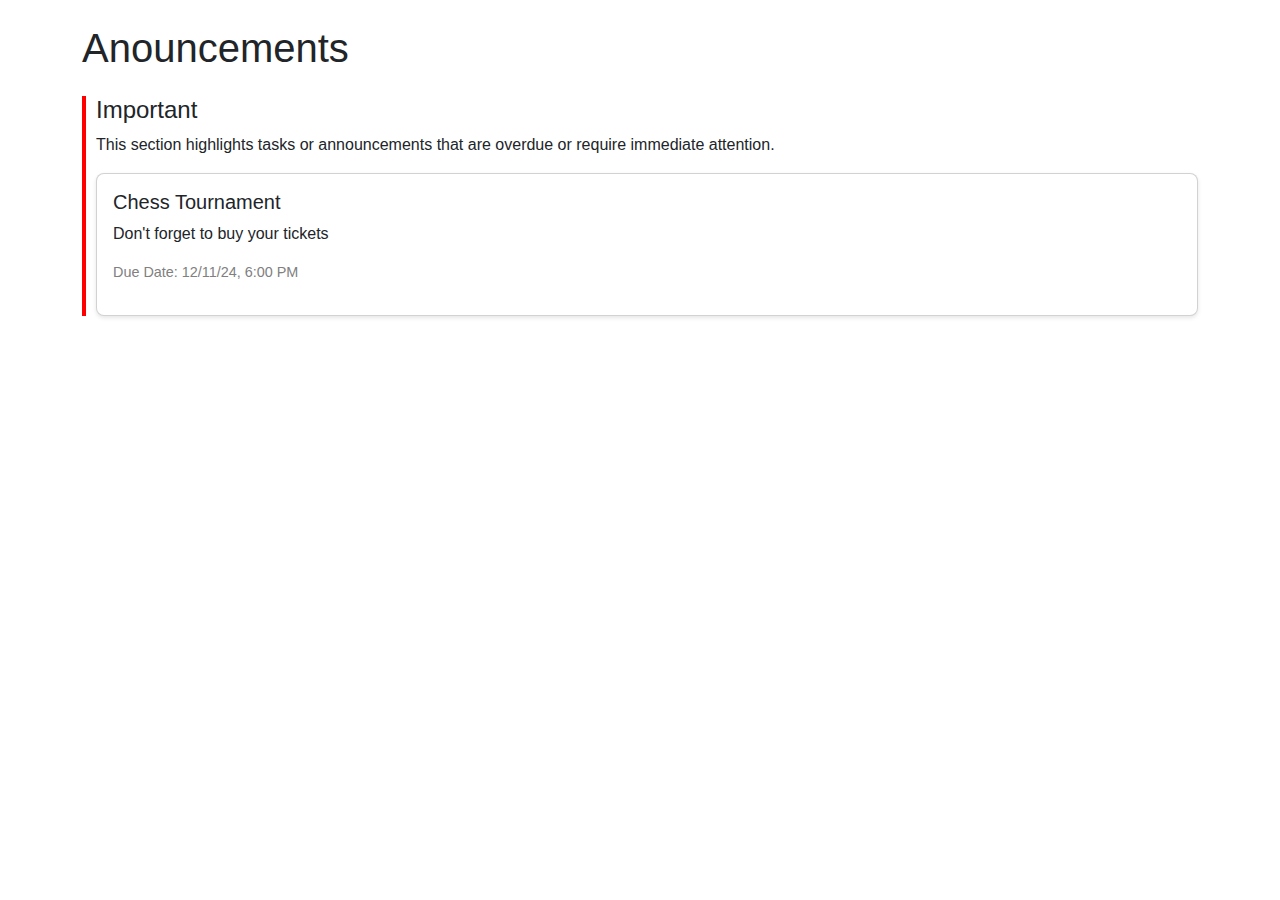
==== anouncements.html @ 15136499 "Initial commit" ====
<!doctype html>
<html lang="en">
  <head>
    <meta charset="utf-8">
    <meta name="viewport" content="width=device-width, initial-scale=1">
    <title>Bootstrap demo</title>
    <link href="https://cdn.jsdelivr.net/npm/bootstrap@5.3.3/dist/css/bootstrap.min.css" rel="stylesheet" integrity="sha384-QWTKZyjpPEjISv5WaRU9OFeRpok6YctnYmDr5pNlyT2bRjXh0JMhjY6hW+ALEwIH" crossorigin="anonymous">
    <link rel="stylesheet" href="CSS/styles.css">
  </head>
  <body>
     <div class="container my-4">
        <h1 class="mb-4">Anouncements</h1>

        <!-- Important Section -->
        <div class="important">
            <h4>Important</h4>
            <p class="section-purpose">This section highlights tasks or announcements that are overdue or require immediate attention.</p>
            <a href="#" class="card-link">
                <div class="card mb-2">
                    <div class="card-body">
                        <h5 class="card-title" > Chess Tournament </h5>
                        <p class="card-text"> Don't forget to buy your tickets</p>
                        <p class="timestamp">Due Date: 12/11/24, 6:00 PM</p>
                    </div>
                </div>
            </a>
        </div>
        

    <script src="https://cdn.jsdelivr.net/npm/bootstrap@5.3.3/dist/js/bootstrap.bundle.min.js" integrity="sha384-YvpcrYf0tY3lHB60NNkmXc5s9fDVZLESaAA55NDzOxhy9GkcIdslK1eN7N6jIeHz" crossorigin="anonymous"></script>
  </body>
</html>
---- CSS/styles.css ----
/* 
* 
* 
* 
*/

:root{
    --color1: 000;
    --color2: 001;
}


*{

}

/*styles sheet for anouncements*/

/* General Styles */
body {
    font-family: Arial, sans-serif;
}

/* Important Section */
.important {
    border-left: 4px solid red;
    padding-left: 10px;
    margin-bottom: 1rem;
}

/* Upcoming Section */
.upcoming {
    border-left: 4px solid gray;
    padding-left: 10px;
    margin-bottom: 1rem;
}


/* Timestamp Style */
.timestamp {
    font-size: 0.9rem;
    color: gray;
}

/* Card Link */
.card-link {
    text-decoration: none;
    color: inherit;
}

/* Card Customization */
.card {
    border-radius: 8px;
    box-shadow: 0px 2px 4px rgba(0, 0, 0, 0.1);
    transition: transform 0.3s ease, box-shadow 0.3s ease;
}

.card:hover {
    transform: translateY(-5px);
    box-shadow: 0px 4px 8px rgba(0, 0, 0, 0.2);
}
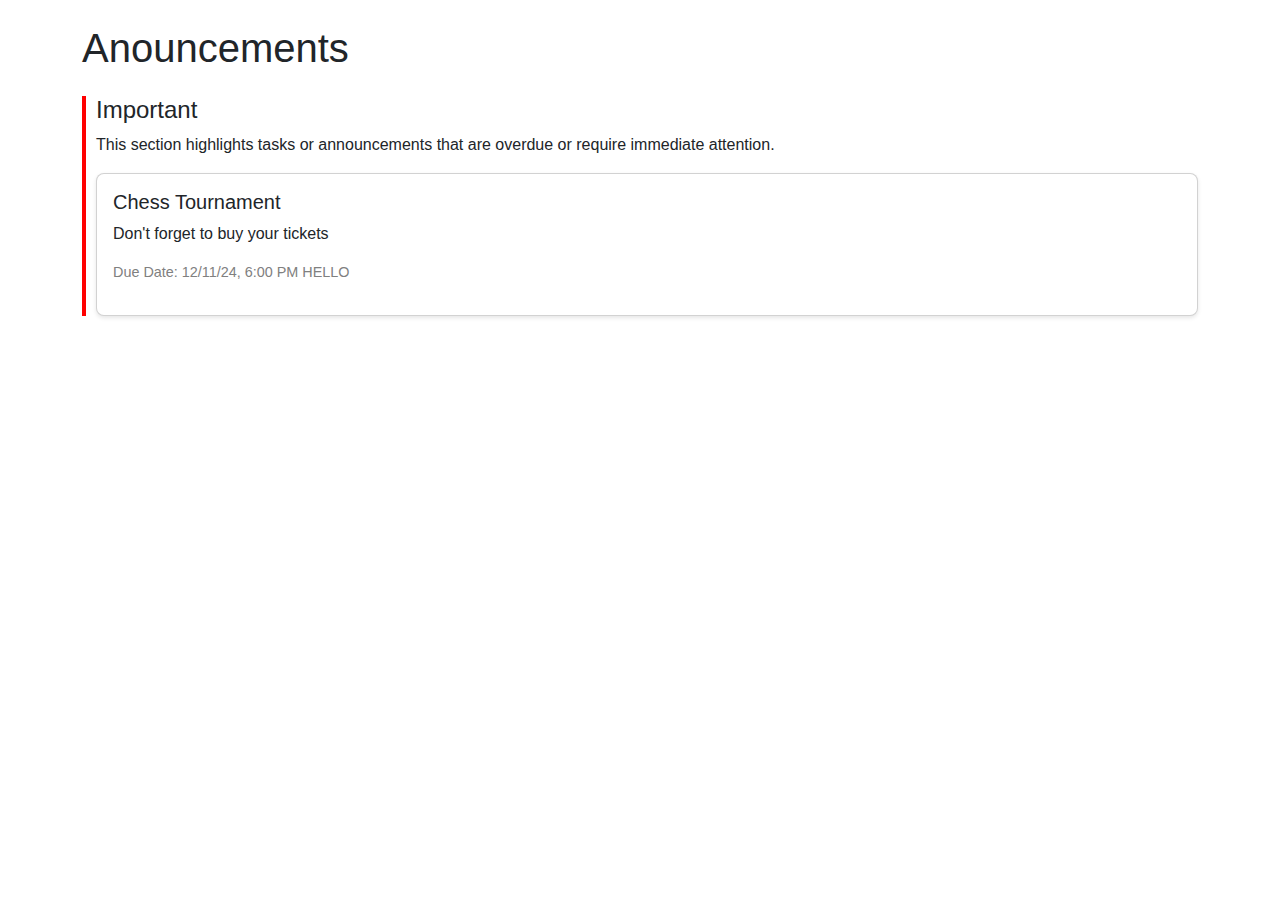
==== commit 3e880e65: "Update anouncements.html" ====
--- a/anouncements.html
+++ b/anouncements.html
@@ -20,7 +20,7 @@
                     <div class="card-body">
                         <h5 class="card-title" > Chess Tournament </h5>
                         <p class="card-text"> Don't forget to buy your tickets</p>
-                        <p class="timestamp">Due Date: 12/11/24, 6:00 PM</p>
+                        <p class="timestamp">Due Date: 12/11/24, 6:00 PM HELLO</p>
                     </div>
                 </div>
             </a>
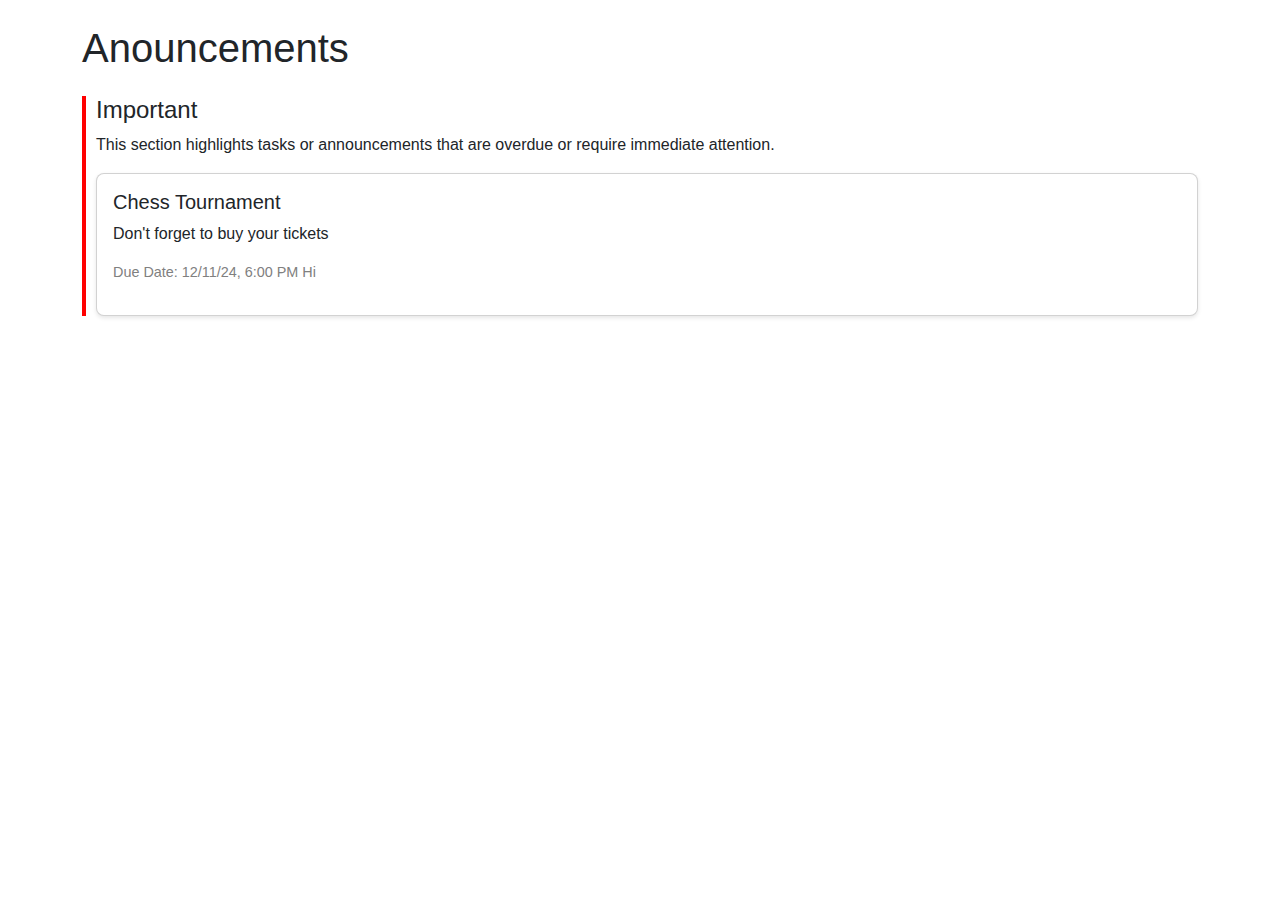
==== commit 5d50313e: "Update anouncements.html" ====
--- a/anouncements.html
+++ b/anouncements.html
@@ -20,7 +20,7 @@
                     <div class="card-body">
                         <h5 class="card-title" > Chess Tournament </h5>
                         <p class="card-text"> Don't forget to buy your tickets</p>
-                        <p class="timestamp">Due Date: 12/11/24, 6:00 PM HELLO</p>
+                        <p class="timestamp">Due Date: 12/11/24, 6:00 PM Hi</p>
                     </div>
                 </div>
             </a>
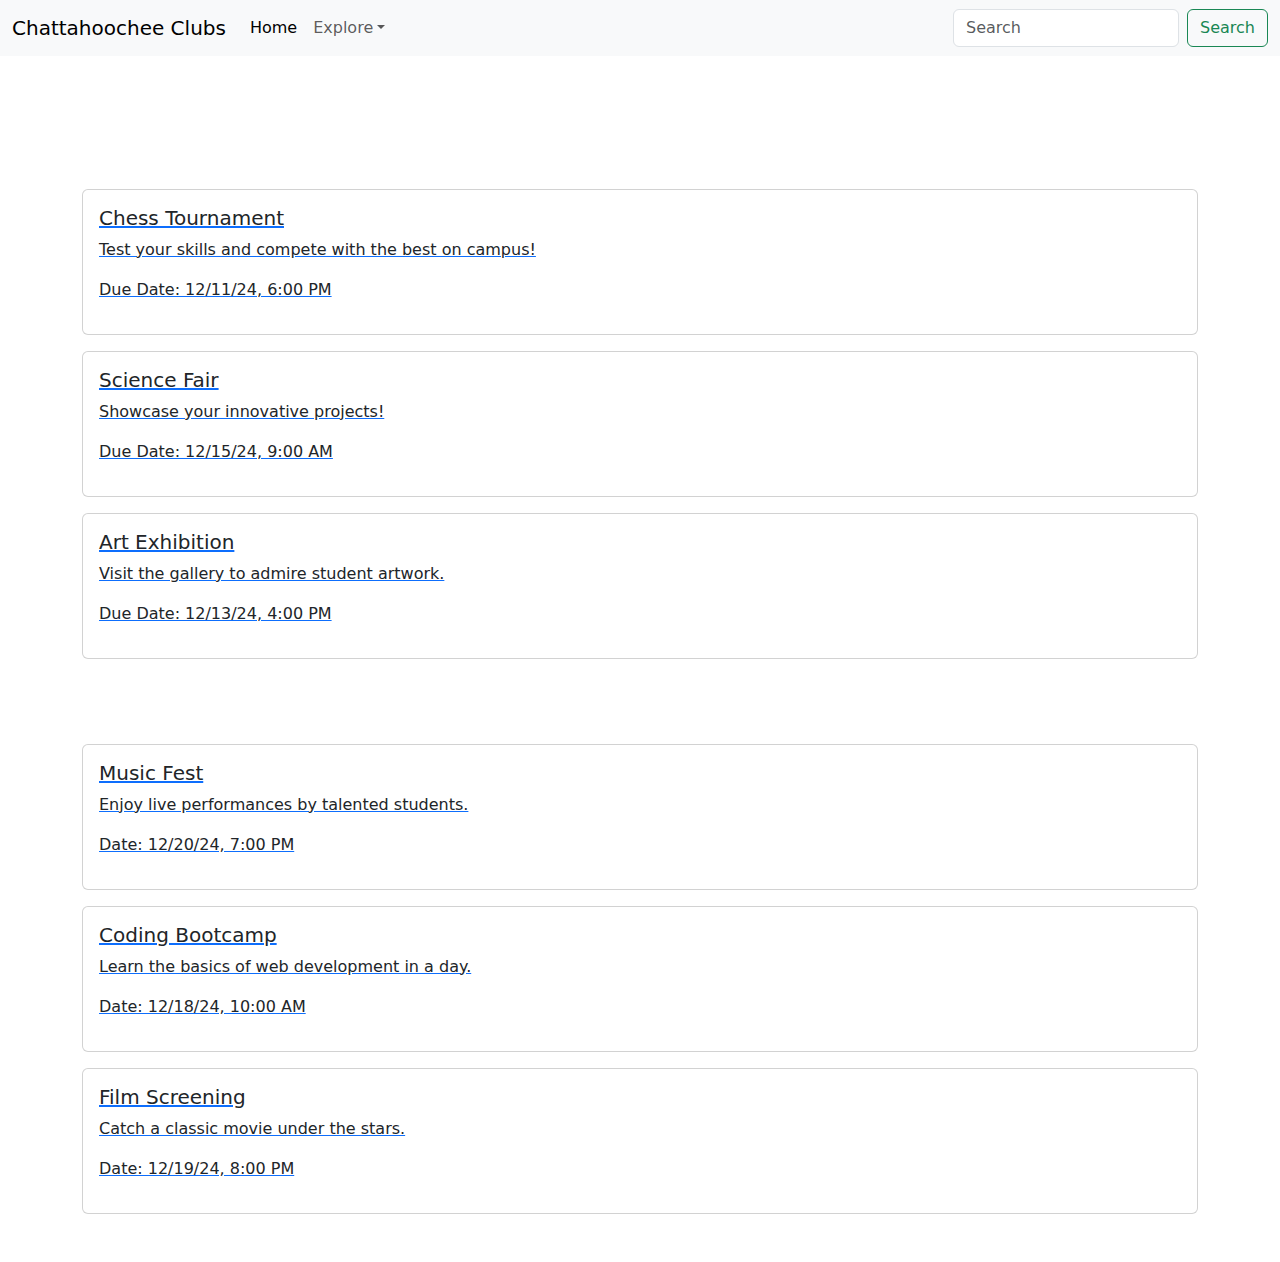
==== commit be2091fe: "I finish the Announcements page" ====
--- a/anouncements.html
+++ b/anouncements.html
@@ -1,32 +1,124 @@
-<!doctype html>
+    <!-- Abiud Emanuel Ramos Ruiz: 12/06/2024 -->
+
+<!DOCTYPE html>
 <html lang="en">
-  <head>
-    <meta charset="utf-8">
-    <meta name="viewport" content="width=device-width, initial-scale=1">
-    <title>Bootstrap demo</title>
+<head>
+    <meta charset="UTF-8">
+    <meta name="viewport" content="width=device-width, initial-scale=1.0">
+    <title>Announcements</title>
+    
+    <!-- Bootstrap CSS -->
     <link href="https://cdn.jsdelivr.net/npm/bootstrap@5.3.3/dist/css/bootstrap.min.css" rel="stylesheet" integrity="sha384-QWTKZyjpPEjISv5WaRU9OFeRpok6YctnYmDr5pNlyT2bRjXh0JMhjY6hW+ALEwIH" crossorigin="anonymous">
-    <link rel="stylesheet" href="CSS/styles.css">
-  </head>
-  <body>
-     <div class="container my-4">
-        <h1 class="mb-4">Anouncements</h1>
+
+    <!-- Our CSS -->
+    <link rel="stylesheet" href="styles.css">
+</head>
+<body>
+    <!--Navbar Header-->
+    <nav class="navbar navbar-expand-lg bg-body-tertiary">
+        <div class="container-fluid">
+        <a class="navbar-brand" href="index.html">Chattahoochee Clubs</a>
+        <button class="navbar-toggler" type="button" data-bs-toggle="collapse" data-bs-target="#navbarSupportedContent" aria-controls="navbarSupportedContent" aria-expanded="false" aria-label="Toggle navigation">
+            <span class="navbar-toggler-icon"></span>
+        </button>
+        <div class="collapse navbar-collapse" id="navbarSupportedContent">
+            <ul class="navbar-nav me-auto mb-2 mb-lg-0">
+            <li class="nav-item">
+                <a class="nav-link active" aria-current="page" href="index.html">Home</a>
+            </li>
+            <li class="nav-item dropdown">
+                <a class="nav-link dropdown-toggle" href="#" role="button" data-bs-toggle="dropdown" aria-expanded="false">Explore</a>
+                <ul class="dropdown-menu">
+                <li><a class="dropdown-item" href="#">Clubs</a></li>
+                <li><a class="dropdown-item" href="anouncements.html">Announcements</a></li>
+                </ul>
+            </li>
+            </ul>
+            <form class="d-flex" role="search">
+            <input class="form-control me-2" type="search" placeholder="Search" aria-label="Search">
+            <button class="btn btn-outline-success" type="submit">Search</button>
+            </form>
+        </div>
+        </div>
+    </nav>
+    <!--End of Nav Header-->
+
+        <!-- Start of the Anouncements Section -->
+
+    <div class="container my-4">
+        <h2 class="text-left text-white display-6 fw-bold text-shadow mb-4">Announcements</h2>
 
         <!-- Important Section -->
-        <div class="important">
-            <h4>Important</h4>
-            <p class="section-purpose">This section highlights tasks or announcements that are overdue or require immediate attention.</p>
+        <div class="important mb-5">
+            <h4 class="text-white">Important</h4>
             <a href="#" class="card-link">
-                <div class="card mb-2">
+                <div class="card mb-3">
                     <div class="card-body">
-                        <h5 class="card-title" > Chess Tournament </h5>
-                        <p class="card-text"> Don't forget to buy your tickets</p>
-                        <p class="timestamp">Due Date: 12/11/24, 6:00 PM Hi</p>
+                        <h5 class="card-title">Chess Tournament</h5>
+                        <p class="card-text">Test your skills and compete with the best on campus!</p>
+                        <p class="timestamp">Due Date: 12/11/24, 6:00 PM</p>
+                    </div>
+                </div>
+            </a>
+
+            <a href="#" class="card-link">
+                <div class="card mb-3">
+                    <div class="card-body">
+                        <h5 class="card-title">Science Fair</h5>
+                        <p class="card-text">Showcase your innovative projects!</p>
+                        <p class="timestamp">Due Date: 12/15/24, 9:00 AM</p>
+                    </div>
+                </div>
+            </a>
+
+            <a href="#" class="card-link">
+                <div class="card mb-3">
+                    <div class="card-body">
+                        <h5 class="card-title">Art Exhibition</h5>
+                        <p class="card-text">Visit the gallery to admire student artwork.</p>
+                        <p class="timestamp">Due Date: 12/13/24, 4:00 PM</p>
                     </div>
                 </div>
             </a>
         </div>
-        
 
+        <!-- Upcoming Section -->
+        <div class="upcoming mb-5">
+            <h4 class="text-white">Upcoming</h4>
+            <a href="#" class="card-link yellowhoover">
+                <div class="card mb-3">
+                    <div class="card-body">
+                        <h5 class="card-title">Music Fest</h5>
+                        <p class="card-text">Enjoy live performances by talented students.</p>
+                        <p class="timestamp">Date: 12/20/24, 7:00 PM</p>
+                    </div>
+                </div>
+            </a>
+
+            <a href="#" class="card-link ">
+                <div class="card mb-3">
+                    <div class="card-body">
+                        <h5 class="card-title">Coding Bootcamp</h5>
+                        <p class="card-text">Learn the basics of web development in a day.</p>
+                        <p class="timestamp">Date: 12/18/24, 10:00 AM</p>
+                    </div>
+                </div>
+            </a>
+
+            <a href="#" class="card-link">
+                <div class="card mb-3">
+                    <div class="card-body">
+                        <h5 class="card-title">Film Screening</h5>
+                        <p class="card-text">Catch a classic movie under the stars.</p>
+                        <p class="timestamp">Date: 12/19/24, 8:00 PM</p>
+                    </div>
+                </div>
+            </a>
+        </div>
+    </div>
+    <!-- End of the Anouncements Section -->
+    
+    <!-- Bootstrap JS -->
     <script src="https://cdn.jsdelivr.net/npm/bootstrap@5.3.3/dist/js/bootstrap.bundle.min.js" integrity="sha384-YvpcrYf0tY3lHB60NNkmXc5s9fDVZLESaAA55NDzOxhy9GkcIdslK1eN7N6jIeHz" crossorigin="anonymous"></script>
-  </body>
-</html>+</body>
+</html>
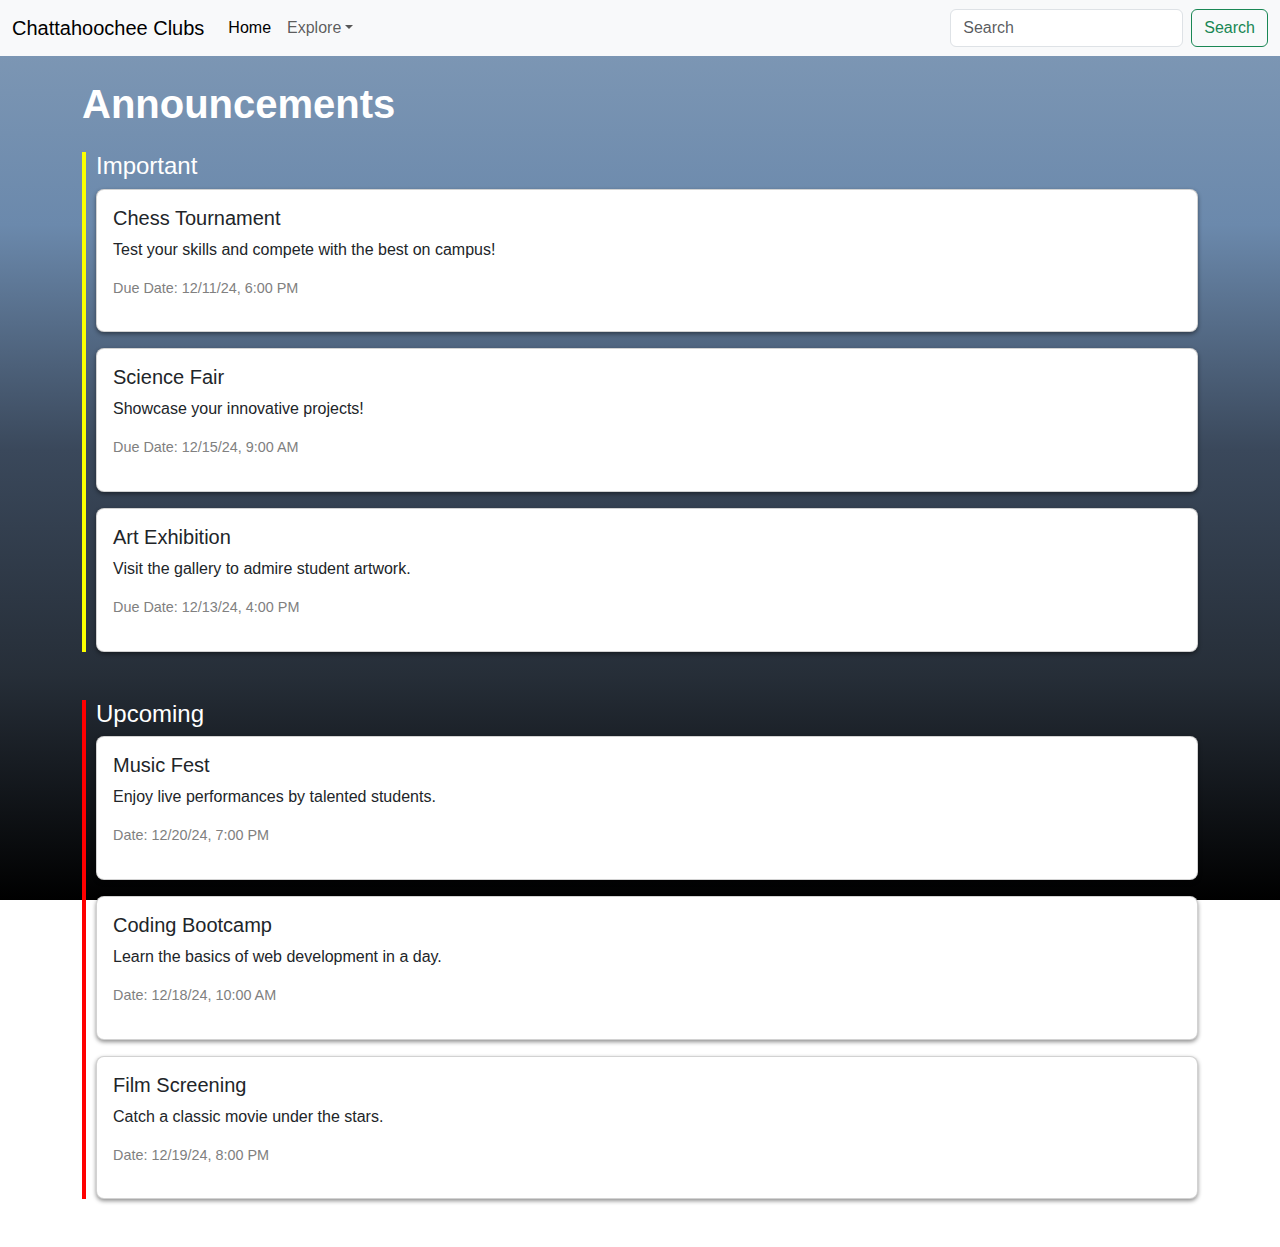
==== commit f739d5fb: "I got it" ====
--- a/anouncements.html
+++ b/anouncements.html
@@ -11,7 +11,7 @@
     <link href="https://cdn.jsdelivr.net/npm/bootstrap@5.3.3/dist/css/bootstrap.min.css" rel="stylesheet" integrity="sha384-QWTKZyjpPEjISv5WaRU9OFeRpok6YctnYmDr5pNlyT2bRjXh0JMhjY6hW+ALEwIH" crossorigin="anonymous">
 
     <!-- Our CSS -->
-    <link rel="stylesheet" href="styles.css">
+    <link rel="stylesheet" href="CSS/styles.css">
 </head>
 <body>
     <!--Navbar Header-->
--- a/CSS/styles.css
+++ b/CSS/styles.css
@@ -0,0 +1,88 @@
+/* 
+* 
+* 
+* 
+*/
+
+:root{
+    --color1: 000;
+    --color2: 001;
+}
+
+*{
+
+}
+
+/* Start of anouncement's style sheet */
+/* Abiud Emanuel Ramos Ruiz: 12/06/2024 */
+
+/* General Styles */
+body {
+    font-family: Arial, sans-serif;
+}
+
+/* Important Section */
+.important {
+    border-left: 4px solid rgb(251, 255, 0);
+    padding-left: 10px;
+    margin-bottom: 1rem;
+}
+
+/* Upcoming Section */
+.upcoming {
+    border-left: 4px solid rgb(255, 0, 0);
+    padding-left: 10px;
+    margin-bottom: 1rem;
+}
+
+/* Timestamp Style */
+.timestamp {
+    font-size: 0.9rem;
+    color: gray;
+}
+
+/* Card Link */
+.card-link {
+    text-decoration: none;
+    color: inherit;
+}
+
+/* Card Customization */
+.card {
+    border-radius: 8px;
+    box-shadow: 0px 2px 4px rgba(0, 0, 0, 0.445);
+    transition: transform 0.3s ease, box-shadow 0.3s ease;
+    position: relative;
+}
+
+/* Hover Effect */
+.card:hover {
+    transform: translateY(-5px);
+    box-shadow: 0px 4px 8px rgba(0, 0, 0, 0.534);
+}
+
+/* Hover Shadow with Border Color */
+.important .card:hover {
+    box-shadow: -8px 8px 20px rgba(251, 255, 0, 0.541);
+}
+
+.upcoming .card:hover {
+    box-shadow: -8px 8px 20px rgba(255, 0, 0, 0.541);
+}
+
+/* This is the background color of the page we are gonna talk about it later if we keep this. */
+
+body {
+    background: rgb(0,0,0);
+    background: -moz-linear-gradient(0deg, rgba(0,0,0,1) 0%, rgba(38,46,56,1) 25%, rgba(58,72,91,1) 50%, rgba(107,137,172,1) 75%, rgba(129,154,182,1) 100%);
+    background: -webkit-linear-gradient(0deg, rgba(0,0,0,1) 0%, rgba(38,46,56,1) 25%, rgba(58,72,91,1) 50%, rgba(107,137,172,1) 75%, rgba(129,154,182,1) 100%);
+    background: linear-gradient(0deg, rgba(0,0,0,1) 0%, rgba(38,46,56,1) 25%, rgba(58,72,91,1) 50%, rgba(107,137,172,1) 75%, rgba(129,154,182,1) 100%);
+    filter: progid:DXImageTransform.Microsoft.gradient(startColorstr="#000000",endColorstr="#819ab6",GradientType=1);
+    background-repeat: no-repeat;
+    height: 100%;
+    margin: 0%;
+    background-attachment: fixed;
+}
+/* End of the background color */
+
+/* End of anouncement's style sheet */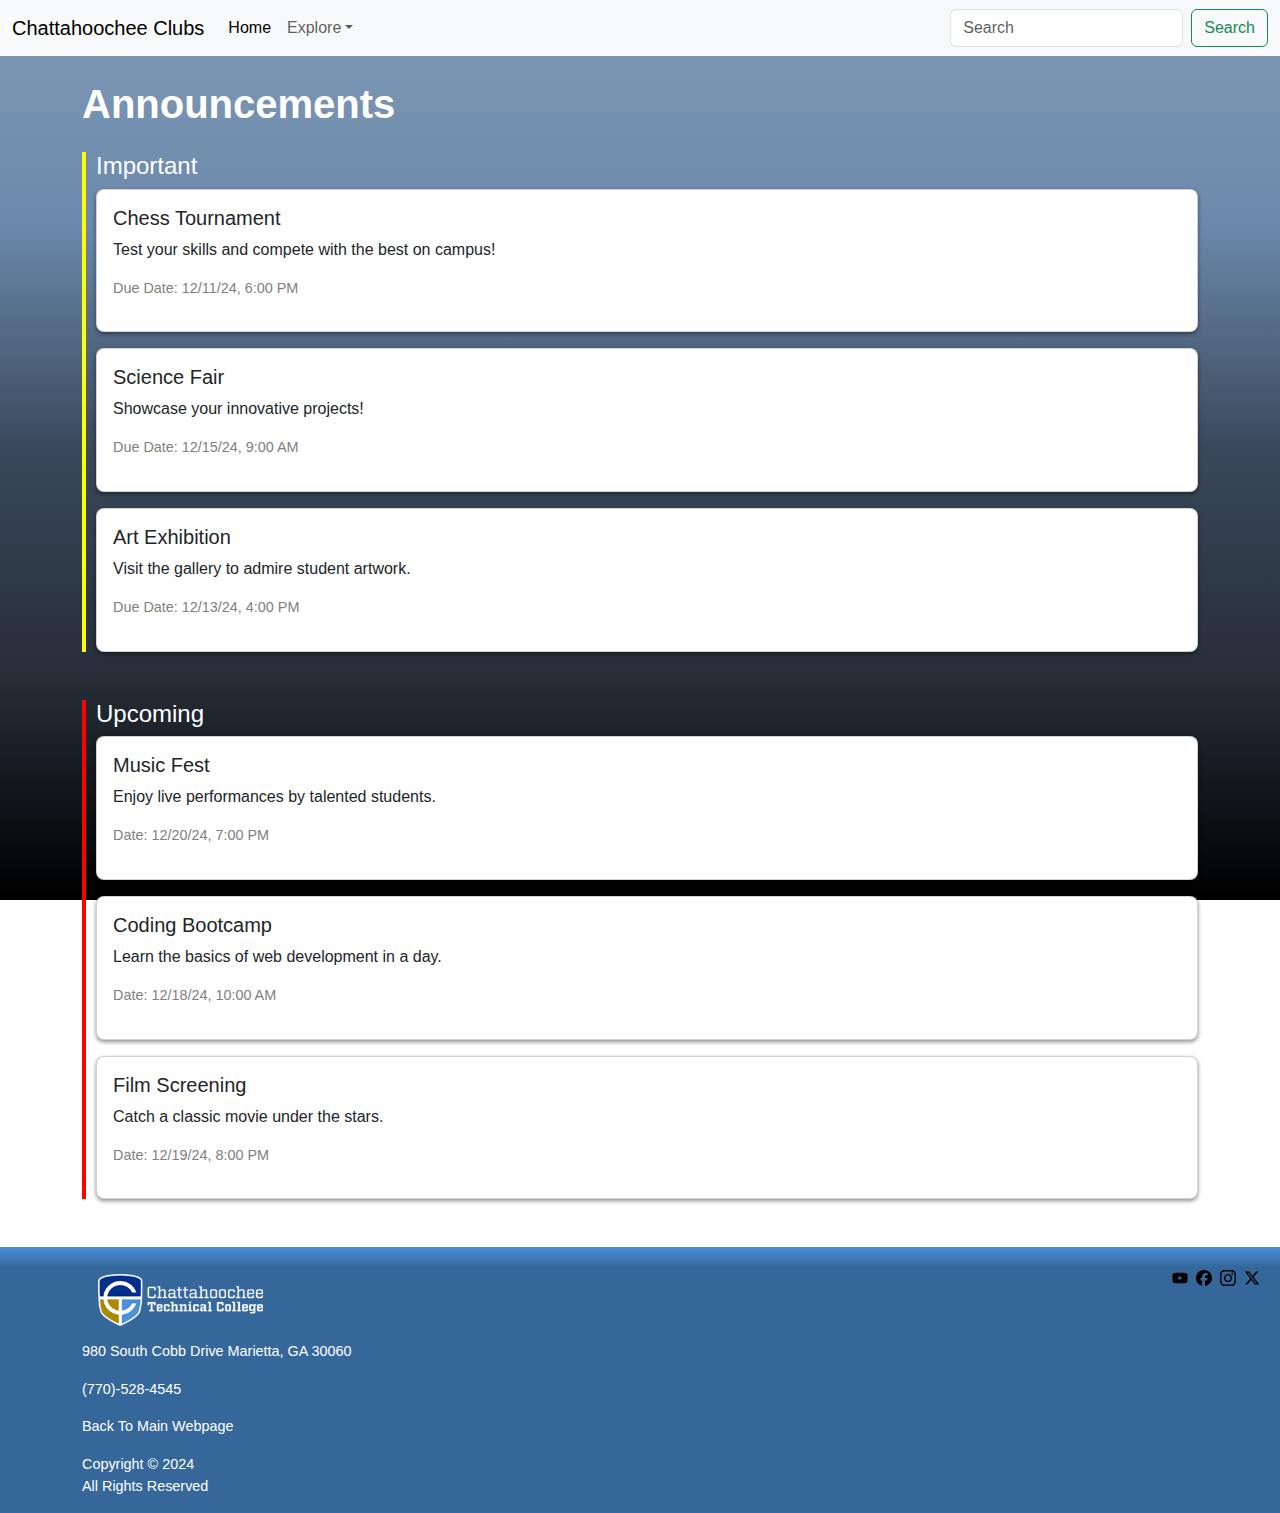
==== commit a9f09ed4: "added the extra changes" ====
--- a/anouncements.html
+++ b/anouncements.html
@@ -6,7 +6,7 @@
     <meta charset="UTF-8">
     <meta name="viewport" content="width=device-width, initial-scale=1.0">
     <title>Announcements</title>
-    
+    <link rel="icon" type="image/x-icon" href="img/favicon.ico">
     <!-- Bootstrap CSS -->
     <link href="https://cdn.jsdelivr.net/npm/bootstrap@5.3.3/dist/css/bootstrap.min.css" rel="stylesheet" integrity="sha384-QWTKZyjpPEjISv5WaRU9OFeRpok6YctnYmDr5pNlyT2bRjXh0JMhjY6hW+ALEwIH" crossorigin="anonymous">
 
@@ -14,6 +14,7 @@
     <link rel="stylesheet" href="CSS/styles.css">
 </head>
 <body>
+
     <!--Navbar Header-->
     <nav class="navbar navbar-expand-lg bg-body-tertiary">
         <div class="container-fluid">
@@ -29,7 +30,7 @@
             <li class="nav-item dropdown">
                 <a class="nav-link dropdown-toggle" href="#" role="button" data-bs-toggle="dropdown" aria-expanded="false">Explore</a>
                 <ul class="dropdown-menu">
-                <li><a class="dropdown-item" href="#">Clubs</a></li>
+                <li><a class="dropdown-item" href="clubs.html">School Clubs</a></li>
                 <li><a class="dropdown-item" href="anouncements.html">Announcements</a></li>
                 </ul>
             </li>
@@ -117,8 +118,30 @@
         </div>
     </div>
     <!-- End of the Anouncements Section -->
-    
-    <!-- Bootstrap JS -->
-    <script src="https://cdn.jsdelivr.net/npm/bootstrap@5.3.3/dist/js/bootstrap.bundle.min.js" integrity="sha384-YvpcrYf0tY3lHB60NNkmXc5s9fDVZLESaAA55NDzOxhy9GkcIdslK1eN7N6jIeHz" crossorigin="anonymous"></script>
-</body>
+</div>
+<footer>
+    <div class="grid2">
+        <div class="container">
+            <div class="row">
+                <div class="col-6">
+                    <img src="img/ChattTechLogo.png" class="img-fluid" alt="logo">
+                    <p>980 South Cobb Drive Marietta, GA 30060</p>
+                    <p><a class="footerLink" href="tel:+7705284545">(770)-528-4545</a></p>
+                    <p><a class="footerLink" href="https://www.chattahoocheetech.edu/?_vsrefdom=CXN-SEM&utm_source=google&utm_campaign=Brand&utm_medium=cpc&utm_content=Brand_Terms&utm_term=chattahoochee%20technical%20college&gad_source=1&gclid=CjwKCAiA6t-6BhA3EiwAltRFGL1eJUBKnhOOYQh5JfsbpnppxYOpRvURZ0bH0iUiBl2eLm9Ttea_jBoCnKwQAvD_BwE">Back To Main Webpage</a></p>
+                    <p>Copyright &#169; 2024 <br> All Rights Reserved</p>
+                </div>
+                <div class="col-6">
+                    <div id="socialscol">
+                    <img class="socials" src="img/youtube-brands-solid.svg" alt="youtube" width="20px" height="20px">
+                    <img class="socials" src="img/facebook-brands-solid.svg" alt="facebook" width="20px" height="20px">
+                    <img class="socials" src="img/instagram-brands-solid.svg" alt="instagram" width="20px" height="20px">
+                    <img class="socials" src="img/x-twitter-brands-solid.svg" alt="x" width="20px" height="20px">
+                    </div>
+                </div>
+            </div>
+        </div>
+   </div>
+</footer>
+<script src="https://cdn.jsdelivr.net/npm/bootstrap@5.3.3/dist/js/bootstrap.bundle.min.js" integrity="sha384-YvpcrYf0tY3lHB60NNkmXc5s9fDVZLESaAA55NDzOxhy9GkcIdslK1eN7N6jIeHz" crossorigin="anonymous"></script>
+</div>
 </html>
--- a/CSS/styles.css
+++ b/CSS/styles.css
@@ -1,18 +1,74 @@
 /* 
-* 
-* 
+* Final Project CSS style sheet
+* Guillermo Perez and Abiud Ramos Ruiz
 * 
 */
 
 :root{
-    --color1: 000;
-    --color2: 001;
+    --navy: #00328C;
+    --celeste: #4B91DB;
+    --mustard: #AA8C00;
+    --celestedark: #35679B;
 }
 
 *{
 
 }
-
+/* Start of main page style sheet */
+
+.wrapper{
+    background-image:linear-gradient(var(--mustard),white 99% );
+}
+/* jumbotron styles */
+.jumbotron{
+    color:rgb(255, 255, 255);
+    background-image: url("../img/drama.jpg");
+    padding:5% 0 5% 0;
+    background-position: bottom 80% right 50%;
+    background-repeat: no-repeat;
+    background-size: 100%;
+}
+
+.textbox{
+    background-color: rgba(0, 0, 0, 0.5);
+    border-radius: 8px;
+    justify-content: center;
+    padding: 1px 20px 1px 20px;
+    -webkit-backdrop-filter: blur(5px);
+    backdrop-filter: blur(5px);
+    margin-bottom: 12px;
+}
+/* Card Styles */
+
+.mailto{
+    text-decoration: none;
+    color: var(--navy);
+}
+
+/* mailing list styles */
+.mailList{
+    background-image: linear-gradient(white 60%, rgb(230, 230, 230));
+    border-radius: 10px;
+    padding: 6px 10px 6px 10px;
+    filter: drop-shadow(0px 3px 3px #1616166b);
+}
+
+#passwordHelpInline{
+    font-style: italic;
+}
+
+
+/* Table Styles */
+.tableCard{
+    background-image: linear-gradient(white 70%, rgb(230, 230, 230));
+    filter: drop-shadow(0px 3px 3px #1616166b);
+    padding: 4px;
+    border-radius: 10px;
+}
+
+
+
+/* End of main page style sheet */
 /* Start of anouncement's style sheet */
 /* Abiud Emanuel Ramos Ruiz: 12/06/2024 */
 
@@ -69,6 +125,36 @@
 .upcoming .card:hover {
     box-shadow: -8px 8px 20px rgba(255, 0, 0, 0.541);
 }
+
+/* Footer styles */
+.grid2{
+    background-image: linear-gradient(var(--celeste) , var(--celestedark)20px);
+    padding-top: 20px;
+    color:white;
+    font-size: 0.9em;
+    font-weight: 400;
+
+}
+.grid2 h3{
+    color: white;
+}
+.footerLink{
+    color:white;
+    text-decoration: none;
+}
+#socialscol{
+    flex-direction: row;
+    justify-content: space-between;
+    position: absolute;
+    right: 10px;
+    
+}
+#socialscol img {
+    padding-right: 10px;
+    transform:scale(1.6);
+}
+
+
 
 /* This is the background color of the page we are gonna talk about it later if we keep this. */
 
@@ -85,4 +171,65 @@
 }
 /* End of the background color */
 
-/* End of anouncement's style sheet */+/* End of anouncement's style sheet */
+
+/* General Styles for Club Section */
+.club-section {
+    display: flex;
+    justify-content: space-between;
+    margin-bottom: 50px;
+    align-items: center;
+    padding: 20px 0;
+    border-radius: 8px;
+    box-shadow: 0px 4px 8px rgba(0, 0, 0, 0.2);
+    transition: transform 0.3s ease, box-shadow 0.3s ease;
+}
+
+/* Hover Effect for the Club Section */
+.club-section:hover {
+    transform: translateY(-10px);
+    box-shadow: 0px 8px 16px rgba(0, 0, 0, 0.3);
+}
+
+/* Image Styles in Club Section */
+.club-section img {
+    width: 45%; 
+    height: auto; 
+    max-height: 250px;
+    object-fit: cover;
+    border-radius: 8px;
+    box-shadow: 0px 4px 8px rgba(0, 0, 0, 0.2);
+    margin-right: 30px; 
+    transition: transform 0.3s ease;
+}
+
+/* Hover Effect for Image */
+.club-section:hover img {
+    transform: scale(1.05);
+}
+
+/* Content Section Styling */
+.club-section .content {
+    width: 50%;
+    margin-left: 20px;
+}
+
+/* Title Styling in Club Section */
+.club-section .content h3 {
+    font-size: 2rem;
+    color: rgb(255, 255, 255);
+    margin-bottom: 15px;
+}
+
+/* Paragraph Styling in Club Section */
+.club-section .content p {
+    font-size: 1.1rem;
+    color: #ccc;
+    line-height: 1.6;
+}
+
+/* Layout for Alternating Content in Club Section */
+.club-section.reverse {
+    flex-direction: row-reverse;
+}
+
